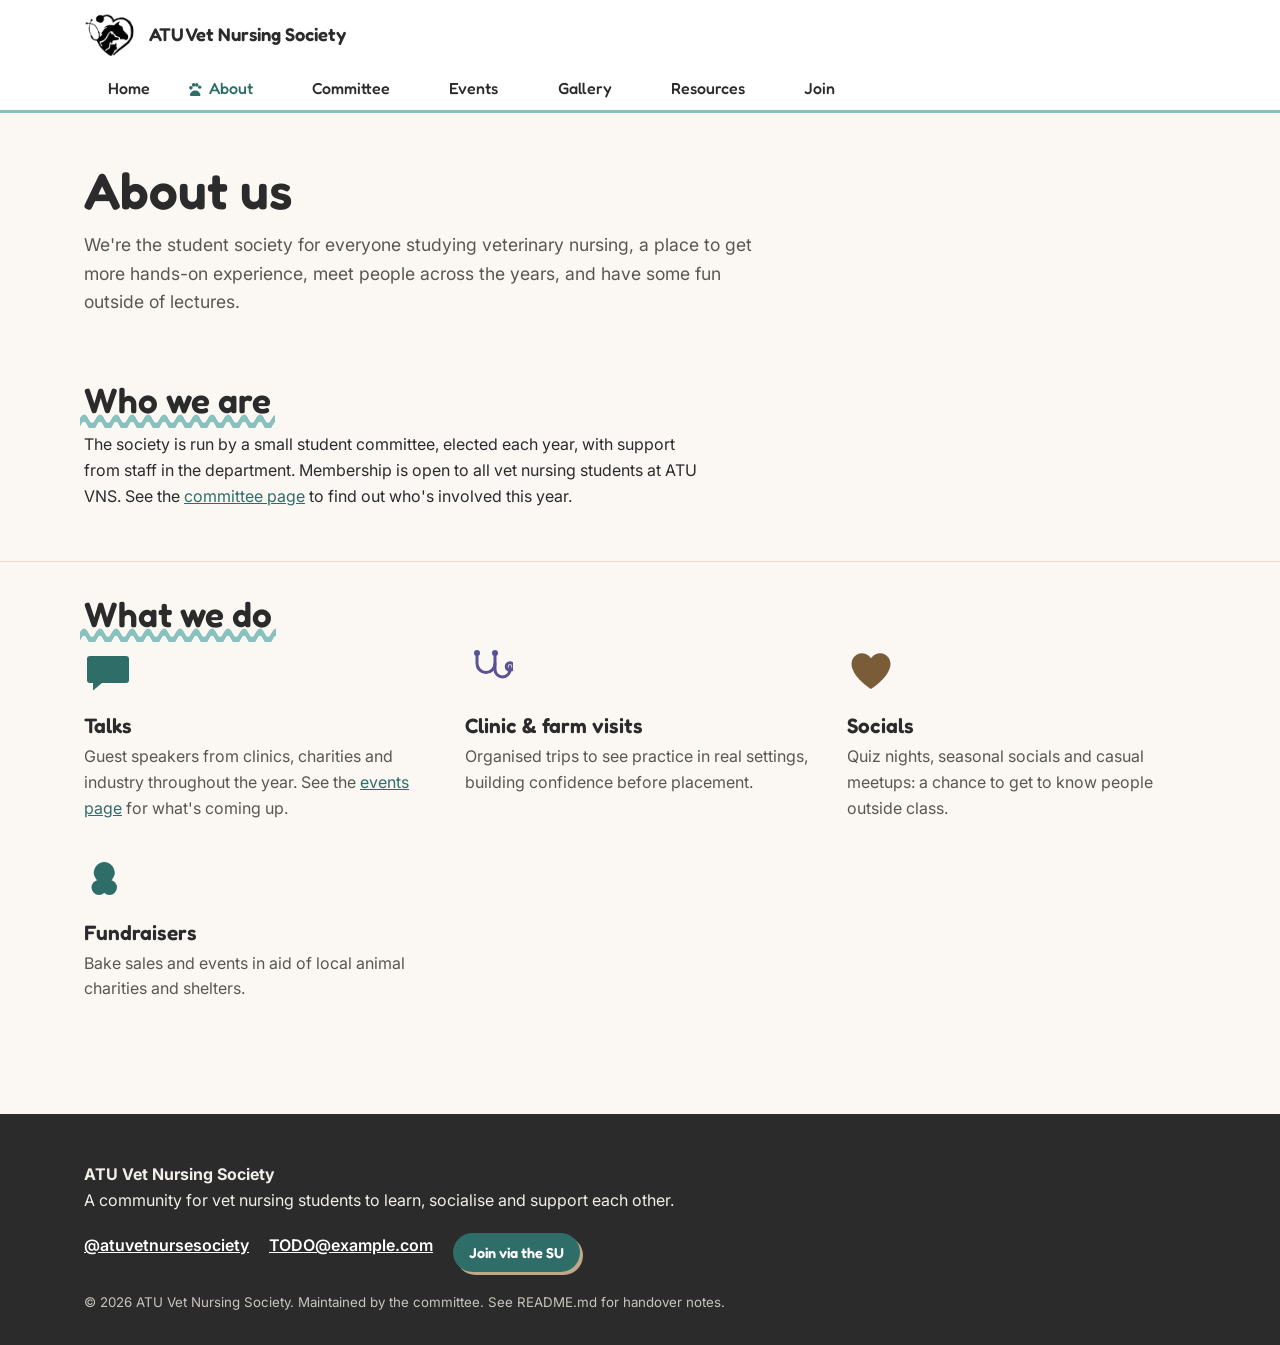
==== about.html @ fd63751d "Build the ATU Vet Nursing Society website Seven-page static site (home, about, committee, events, ga" ====
<!DOCTYPE html>
<html lang="en">
<head>
<meta charset="UTF-8">
<meta name="viewport" content="width=device-width, initial-scale=1.0">
<title>About | ATU Vet Nursing Society</title>
<meta name="description" content="Who the ATU Vet Nursing Society are and what we get up to: talks, clinic visits, socials and fundraisers.">
<link rel="icon" type="image/png" href="images/logo.png">
<link rel="preconnect" href="https://fonts.googleapis.com">
<link rel="preconnect" href="https://fonts.gstatic.com" crossorigin>
<link href="https://fonts.googleapis.com/css2?family=Fredoka:wght@500;600;700&family=Inter:wght@400;500;600&display=swap" rel="stylesheet">
<link rel="stylesheet" href="css/style.css">
</head>
<body>
<a class="skip-link" href="#main">Skip to main content</a>

<header class="site-header">
  <div class="site-header__bar container">
    <a class="site-brand" href="index.html">
      <img src="images/logo.png" alt="" width="44" height="44">
      <span data-identity="society-name">ATU Vet Nursing Society</span>
    </a>
    <button class="nav-toggle" type="button" aria-expanded="false" aria-controls="nav-menu">
      <span class="visually-hidden">Menu</span>
      <span class="nav-toggle-icon" aria-hidden="true"></span>
    </button>
  </div>
  <nav class="site-nav" id="nav-menu" aria-label="Main" data-open="false">
    <ul>
      <li><a href="index.html"><svg class="paw-bullet" viewBox="0 0 64 64" aria-hidden="true" focusable="false" fill="currentColor"><path d="M32 38c-11 0-23 9-23 19 0 6 5 10 11 10 6 0 8-3 12-3s7 3 12 3c7 0 11-4 11-10 0-10-12-19-23-19z"/><circle cx="13" cy="26" r="8"/><circle cx="25" cy="13" r="8"/><circle cx="39" cy="13" r="8"/><circle cx="52" cy="23" r="7.5"/></svg>Home</a></li>
      <li><a href="about.html" aria-current="page"><svg class="paw-bullet" viewBox="0 0 64 64" aria-hidden="true" focusable="false" fill="currentColor"><path d="M32 38c-11 0-23 9-23 19 0 6 5 10 11 10 6 0 8-3 12-3s7 3 12 3c7 0 11-4 11-10 0-10-12-19-23-19z"/><circle cx="13" cy="26" r="8"/><circle cx="25" cy="13" r="8"/><circle cx="39" cy="13" r="8"/><circle cx="52" cy="23" r="7.5"/></svg>About</a></li>
      <li><a href="committee.html"><svg class="paw-bullet" viewBox="0 0 64 64" aria-hidden="true" focusable="false" fill="currentColor"><path d="M32 38c-11 0-23 9-23 19 0 6 5 10 11 10 6 0 8-3 12-3s7 3 12 3c7 0 11-4 11-10 0-10-12-19-23-19z"/><circle cx="13" cy="26" r="8"/><circle cx="25" cy="13" r="8"/><circle cx="39" cy="13" r="8"/><circle cx="52" cy="23" r="7.5"/></svg>Committee</a></li>
      <li><a href="events.html"><svg class="paw-bullet" viewBox="0 0 64 64" aria-hidden="true" focusable="false" fill="currentColor"><path d="M32 38c-11 0-23 9-23 19 0 6 5 10 11 10 6 0 8-3 12-3s7 3 12 3c7 0 11-4 11-10 0-10-12-19-23-19z"/><circle cx="13" cy="26" r="8"/><circle cx="25" cy="13" r="8"/><circle cx="39" cy="13" r="8"/><circle cx="52" cy="23" r="7.5"/></svg>Events</a></li>
      <li><a href="gallery.html"><svg class="paw-bullet" viewBox="0 0 64 64" aria-hidden="true" focusable="false" fill="currentColor"><path d="M32 38c-11 0-23 9-23 19 0 6 5 10 11 10 6 0 8-3 12-3s7 3 12 3c7 0 11-4 11-10 0-10-12-19-23-19z"/><circle cx="13" cy="26" r="8"/><circle cx="25" cy="13" r="8"/><circle cx="39" cy="13" r="8"/><circle cx="52" cy="23" r="7.5"/></svg>Gallery</a></li>
      <li><a href="resources.html"><svg class="paw-bullet" viewBox="0 0 64 64" aria-hidden="true" focusable="false" fill="currentColor"><path d="M32 38c-11 0-23 9-23 19 0 6 5 10 11 10 6 0 8-3 12-3s7 3 12 3c7 0 11-4 11-10 0-10-12-19-23-19z"/><circle cx="13" cy="26" r="8"/><circle cx="25" cy="13" r="8"/><circle cx="39" cy="13" r="8"/><circle cx="52" cy="23" r="7.5"/></svg>Resources</a></li>
      <li><a href="join.html"><svg class="paw-bullet" viewBox="0 0 64 64" aria-hidden="true" focusable="false" fill="currentColor"><path d="M32 38c-11 0-23 9-23 19 0 6 5 10 11 10 6 0 8-3 12-3s7 3 12 3c7 0 11-4 11-10 0-10-12-19-23-19z"/><circle cx="13" cy="26" r="8"/><circle cx="25" cy="13" r="8"/><circle cx="39" cy="13" r="8"/><circle cx="52" cy="23" r="7.5"/></svg>Join</a></li>
    </ul>
  </nav>
</header>

<main id="main">

  <section class="page-intro">
    <div class="container fade-in-up">
      <h1>About us</h1>
      <!-- TODO: rewrite this intro paragraph in your own words -->
      <p>We're the student society for everyone studying veterinary nursing, a place to get more hands-on experience, meet people across the years, and have some fun outside of lectures.</p>
    </div>
  </section>

  <section class="prose-section">
    <div class="container fade-in-up">
      <h2><span class="underline-wavy">Who we are</span></h2>
      <!-- TODO: replace with your own "who we are" paragraph(s) -->
      <p>The society is run by a small student committee, elected each year, with support from staff in the department. Membership is open to all vet nursing students at <span data-identity="society-short-name">ATU VNS</span>. See the <a href="committee.html">committee page</a> to find out who's involved this year.</p>
    </div>
  </section>

  <section class="prose-section">
    <div class="container fade-in-up">
      <h2><span class="underline-wavy">What we do</span></h2>
      <!-- TODO: edit any of the four blurbs below to match what the society actually runs -->
      <div class="feature-row">
        <div class="feature">
          <svg class="feature-icon" viewBox="0 0 64 64" fill="currentColor" aria-hidden="true"><path d="M8 12h48a4 4 0 0 1 4 4v28a4 4 0 0 1-4 4H24l-12 10v-10H8a4 4 0 0 1-4-4V16a4 4 0 0 1 4-4z"/></svg>
          <h3>Talks</h3>
          <p>Guest speakers from clinics, charities and industry throughout the year. See the <a href="events.html">events page</a> for what's coming up.</p>
        </div>
        <div class="feature">
          <svg class="feature-icon" viewBox="0 0 64 64" fill="none" stroke="currentColor" stroke-width="4" stroke-linecap="round" aria-hidden="true"><path d="M16 8v14a12 12 0 0 0 24 0V8"/><circle cx="16" cy="8" r="4" fill="currentColor" stroke="none"/><circle cx="40" cy="8" r="4" fill="currentColor" stroke="none"/><path d="M40 22v8a10 10 0 0 0 20 0v-4"/><circle cx="60" cy="26" r="5"/></svg>
          <h3>Clinic &amp; farm visits</h3>
          <p>Organised trips to see practice in real settings, building confidence before placement.</p>
        </div>
        <div class="feature">
          <svg class="feature-icon" viewBox="0 0 64 64" fill="currentColor" aria-hidden="true"><path d="M32 56S6 40 6 22a14 14 0 0 1 26-7 14 14 0 0 1 26 7c0 18-26 34-26 34z"/></svg>
          <h3>Socials</h3>
          <p>Quiz nights, seasonal socials and casual meetups: a chance to get to know people outside class.</p>
        </div>
        <div class="feature">
          <svg class="feature-icon" viewBox="0 0 64 64" fill="currentColor" aria-hidden="true"><circle cx="20" cy="46" r="10"/><circle cx="34" cy="46" r="10"/><path d="M27 12c8 0 14 7 14 15s-14 19-14 19-14-11-14-19 6-15 14-15z"/></svg>
          <h3>Fundraisers</h3>
          <p>Bake sales and events in aid of local animal charities and shelters.</p>
        </div>
      </div>
    </div>
  </section>

</main>

<footer class="site-footer">
  <div class="container">
    <div>
      <p><strong data-identity="society-name">ATU Vet Nursing Society</strong><br>
      <span data-identity="tagline">A community for vet nursing students to learn, socialise and support each other.</span></p>
      <ul class="site-footer__links">
        <li><a data-identity="instagram" href="#">@atuvetnursesociety</a></li>
        <li><a data-identity="email" href="#">TODO@example.com</a></li>
        <li><a data-identity="su-join" class="btn btn-small btn-primary" href="#">Join via the SU</a></li>
      </ul>
      <small>© <span id="footer-year"></span> <span data-identity="society-name">ATU Vet Nursing Society</span>. Maintained by the committee. See README.md for handover notes.</small>
    </div>
  </div>
</footer>

<script src="js/config.js"></script>
<script src="js/site.js"></script>
</body>
</html>
---- css/style.css ----
/* ============================================================
   ATU Vet Nursing Society — stylesheet
   ============================================================
   This is the ONE place to change the site's look.
   Colors, fonts and spacing all live as custom properties in the
   :root block right below. To change the color scheme, edit the
   hex values there — everything else on the site reads from them.
   ============================================================ */

:root {
  /* --- Brand palette --- */
  --color-seafoam: #89c1be;
  --color-lavender: #9189c1;
  --color-sand: #c1a889;

  /* Darker versions of the three brand colors, for use as button/
     link backgrounds that need WHITE or light text on top of them.
     The brand colors above are too light for white text to pass
     accessibility contrast rules, so don't put white text directly
     on --color-seafoam / --color-lavender / --color-sand — use
     these "-dark" versions instead. (Checked against WCAG AA: all
     three give a contrast ratio of roughly 5:1–7:1 against white.) */
  --color-seafoam-dark: #2f6d69;
  --color-lavender-dark: #5b5296;
  --color-sand-dark: #7a5d38;

  /* --- Neutral palette --- */
  --color-bg: #fbf8f4;      /* warm off-white page background */
  --color-card: #ffffff;    /* card / panel background */
  --color-text: #2b2b2b;    /* charcoal body text */
  --color-text-soft: #5a5652; /* softer charcoal for secondary text */
  --color-border: #e7ddd0;

  /* --- Fonts --- */
  --font-heading: 'Fredoka', system-ui, sans-serif;
  --font-body: 'Inter', system-ui, sans-serif;

  /* --- Spacing scale --- */
  --space-1: 0.5rem;
  --space-2: 0.75rem;
  --space-3: 1.25rem;
  --space-4: 2rem;
  --space-5: 3rem;
  --space-6: 5rem;

  /* --- Shape & shadow --- */
  --radius: 1rem;
  --radius-sm: 0.5rem;
  --max-width: 72rem;
  --focus-ring: 3px solid var(--color-lavender-dark);

  /* --- Motion --- */
  --transition-fast: 0.18s ease;
  --transition-med: 0.4s ease;
}

/* ============================================================
   Reset & base
   ============================================================ */
*, *::before, *::after { box-sizing: border-box; }

html { scroll-behavior: smooth; }

body {
  margin: 0;
  background: var(--color-bg);
  color: var(--color-text);
  font-family: var(--font-body);
  font-size: 1rem;
  line-height: 1.6;
  -webkit-font-smoothing: antialiased;
}

img { max-width: 100%; display: block; }

a { color: var(--color-seafoam-dark); }
a:hover { color: var(--color-lavender-dark); }

h1, h2, h3, h4 {
  font-family: var(--font-heading);
  font-weight: 600;
  line-height: 1.15;
  margin: 0 0 var(--space-2);
  color: var(--color-text);
}

h1 { font-size: clamp(2.1rem, 5vw, 3.2rem); }
h2 { font-size: clamp(1.6rem, 3.5vw, 2.2rem); }
h3 { font-size: 1.3rem; }

p { margin: 0 0 var(--space-3); max-width: 62ch; }

ul, ol { padding-left: 1.2em; }

/* Visible keyboard focus everywhere, including inside cards/nav */
a:focus-visible,
button:focus-visible,
[tabindex]:focus-visible {
  outline: var(--focus-ring);
  outline-offset: 3px;
  border-radius: var(--radius-sm);
}

.visually-hidden {
  position: absolute;
  width: 1px;
  height: 1px;
  padding: 0;
  margin: -1px;
  overflow: hidden;
  clip: rect(0, 0, 0, 0);
  white-space: nowrap;
  border: 0;
}

.skip-link {
  position: absolute;
  top: -100%;
  left: var(--space-2);
  z-index: 1000;
  background: var(--color-text);
  color: #fff;
  padding: var(--space-1) var(--space-2);
  border-radius: var(--radius-sm);
}
.skip-link:focus {
  top: var(--space-1);
}

/* ============================================================
   Layout primitives
   ============================================================ */
.container {
  width: 100%;
  max-width: var(--max-width);
  margin: 0 auto;
  padding: 0 var(--space-3);
}

main { display: block; }

.section {
  padding: var(--space-5) 0;
  position: relative;
}

.section-heading {
  margin-bottom: var(--space-4);
}

/* Hand-drawn style wavy underline under key headings. Applied via
   a span wrapping the underlined word(s): <span class="underline-wavy">…</span> */
.underline-wavy {
  position: relative;
  display: inline-block;
}
.underline-wavy::after {
  content: '';
  position: absolute;
  left: -2%;
  right: -2%;
  bottom: -0.22em;
  height: 0.5em;
  background-image: url("data:image/svg+xml,%3Csvg xmlns='http://www.w3.org/2000/svg' viewBox='0 0 32 12' preserveAspectRatio='none'%3E%3Cpath d='M0 8 Q 8 2 16 8 T 32 8' fill='none' stroke='%2389c1be' stroke-width='5' stroke-linecap='round'/%3E%3C/svg%3E");
  background-repeat: repeat-x;
  background-size: 16px 100%;
  z-index: -1;
}

.card-grid {
  display: grid;
  grid-template-columns: 1fr;
  gap: var(--space-4);
}
/* A "see all" link sitting right under a card grid needs its own
   breathing room — the grid has no bottom margin of its own. */
.grid-cta {
  margin-top: var(--space-4);
}
@media (min-width: 640px) {
  .card-grid { grid-template-columns: repeat(2, 1fr); }
}
@media (min-width: 960px) {
  .card-grid { grid-template-columns: repeat(3, 1fr); }
}

/* ============================================================
   Buttons
   ============================================================ */
.btn {
  display: inline-flex;
  align-items: center;
  gap: 0.5em;
  font-family: var(--font-heading);
  font-weight: 600;
  font-size: 1.05rem;
  text-decoration: none;
  cursor: pointer;
  border: none;
  border-radius: 999px;
  padding: 0.85em 1.6em;
  transition: transform var(--transition-fast), box-shadow var(--transition-fast);
  box-shadow: 4px 4px 0 var(--color-sand);
}
.btn:hover { transform: translate(-2px, -2px); box-shadow: 6px 6px 0 var(--color-sand); }
.btn:active { transform: translate(0, 0); box-shadow: 2px 2px 0 var(--color-sand); }
.btn:focus-visible { outline: var(--focus-ring); outline-offset: 3px; }

.btn-primary {
  background: var(--color-seafoam-dark);
  color: #fff;
}
.btn-primary:hover { color: #fff; }

.btn-secondary {
  background: #fff;
  color: var(--color-text);
  border: 2px solid var(--color-lavender);
  box-shadow: 4px 4px 0 var(--color-lavender);
}
.btn-secondary:hover { box-shadow: 6px 6px 0 var(--color-lavender); color: var(--color-text); }

.btn-small {
  font-size: 0.9rem;
  padding: 0.55em 1.1em;
  box-shadow: 3px 3px 0 var(--color-sand);
}

/* ============================================================
   Header & nav
   ============================================================ */
.site-header {
  background: var(--color-card);
  border-bottom: 3px solid var(--color-seafoam);
  position: sticky;
  top: 0;
  z-index: 100;
}

.site-header__bar {
  display: flex;
  align-items: center;
  justify-content: space-between;
  padding: var(--space-2) var(--space-3);
  gap: var(--space-2);
}

.site-brand {
  display: flex;
  align-items: center;
  gap: var(--space-2);
  text-decoration: none;
  color: var(--color-text);
}
.site-brand img {
  height: 44px;
  width: auto;
}
.site-brand span {
  font-family: var(--font-heading);
  font-weight: 600;
  font-size: 1.15rem;
  line-height: 1.1;
}

.nav-toggle {
  display: inline-flex;
  align-items: center;
  justify-content: center;
  width: 44px;
  height: 44px;
  background: none;
  border: 2px solid var(--color-text);
  border-radius: var(--radius-sm);
  cursor: pointer;
  padding: 0;
}
.nav-toggle-icon,
.nav-toggle-icon::before,
.nav-toggle-icon::after {
  display: block;
  width: 22px;
  height: 2px;
  background: var(--color-text);
  position: relative;
  transition: transform var(--transition-fast), opacity var(--transition-fast);
}
.nav-toggle-icon::before,
.nav-toggle-icon::after { content: ''; position: absolute; left: 0; }
.nav-toggle-icon::before { top: -7px; }
.nav-toggle-icon::after { top: 7px; }
.nav-toggle[aria-expanded="true"] .nav-toggle-icon { background: transparent; }
.nav-toggle[aria-expanded="true"] .nav-toggle-icon::before { top: 0; transform: rotate(45deg); }
.nav-toggle[aria-expanded="true"] .nav-toggle-icon::after { top: 0; transform: rotate(-45deg); }

.site-nav {
  width: 100%;
  max-width: var(--max-width);
  margin: 0 auto;
  padding: 0 var(--space-3);
  box-sizing: border-box;
}
.site-nav ul {
  list-style: none;
  margin: 0;
  padding: var(--space-2) 0 var(--space-3);
  display: flex;
  flex-direction: column;
  gap: var(--space-1);
}
.site-nav a {
  display: inline-flex;
  align-items: center;
  gap: 0.4em;
  text-decoration: none;
  color: var(--color-text);
  font-family: var(--font-heading);
  font-weight: 500;
  padding: 0.5em 0.2em;
}
.site-nav a .paw-bullet { opacity: 0; width: 0.9em; height: 0.9em; flex: none; transition: opacity var(--transition-fast); }
.site-nav a[aria-current="page"] { color: var(--color-seafoam-dark); }
.site-nav a[aria-current="page"] .paw-bullet { opacity: 1; }
.site-nav a:hover .paw-bullet { opacity: 0.6; }

/* Mobile: nav panel collapses/expands under the header bar */
.site-nav[data-open="false"] { display: none; }

@media (min-width: 760px) {
  .nav-toggle { display: none; }
  .site-nav[data-open="false"] { display: block; }
  .site-nav ul {
    flex-direction: row;
    align-items: center;
    padding: 0;
    gap: var(--space-4);
  }
  .site-header__bar { padding: var(--space-2) var(--space-3); }
}

/* ============================================================
   Footer
   ============================================================ */
.site-footer {
  background: var(--color-text);
  color: #f2efe9;
  margin-top: var(--space-6);
}
.site-footer .container {
  padding-top: var(--space-5);
  padding-bottom: var(--space-4);
  display: flex;
  flex-wrap: wrap;
  gap: var(--space-4);
  justify-content: space-between;
}
.site-footer a {
  color: #fff;
  font-weight: 600;
}
.site-footer__links {
  display: flex;
  flex-wrap: wrap;
  gap: var(--space-3);
  list-style: none;
  padding: 0;
  margin: 0 0 var(--space-2);
}
.site-footer small {
  display: block;
  color: #c9c4bc;
  margin-top: var(--space-3);
}

/* ============================================================
   Decorative paw trail (structural section divider)
   ============================================================ */
.paw-trail {
  display: flex;
  justify-content: center;
  gap: var(--space-4);
  padding: var(--space-3) 0;
  opacity: 0.5;
}
.paw-trail svg { width: 22px; height: 22px; }
.paw-trail svg:nth-child(odd) { transform: translateY(6px) rotate(-8deg); }
.paw-trail svg:nth-child(even) { transform: translateY(-4px) rotate(8deg); }
.paw-trail svg path { fill: var(--color-seafoam); }

/* ============================================================
   Hero (home page)
   ============================================================ */
.hero {
  padding: var(--space-5) 0 var(--space-4);
  position: relative;
  overflow: hidden;
}
.hero .container {
  display: grid;
  gap: var(--space-4);
  align-items: center;
}
@media (min-width: 860px) {
  .hero .container { grid-template-columns: 1.1fr 0.9fr; }
}
.hero__tagline {
  font-size: 1.2rem;
  color: var(--color-text-soft);
}
.hero__actions {
  display: flex;
  flex-wrap: wrap;
  gap: var(--space-2);
  margin-top: var(--space-3);
}
.hero__art {
  position: relative;
  display: flex;
  align-items: center;
  justify-content: center;
}
.hero__blob {
  position: relative;
  width: min(80vw, 340px);
  aspect-ratio: 1 / 1;
  background: var(--color-seafoam);
  border-radius: 62% 38% 55% 45% / 45% 55% 45% 55%;
  display: flex;
  align-items: center;
  justify-content: center;
}
.hero__blob img {
  width: 55%;
  height: auto;
}

/* ============================================================
   Next-event banner — "ticket stub" treatment
   ============================================================ */
.next-event {
  background: var(--color-card);
  border: 2px dashed var(--color-lavender);
  border-radius: var(--radius);
  display: flex;
  flex-wrap: wrap;
  align-items: center;
  gap: var(--space-3);
  padding: var(--space-3);
}
.next-event__date {
  font-family: var(--font-heading);
  font-weight: 600;
  background: var(--color-lavender);
  color: var(--color-text);
  border-radius: var(--radius-sm);
  padding: var(--space-2) var(--space-3);
  text-align: center;
  min-width: 6.5em;
}
.next-event__date .day { display: block; font-size: 1.8rem; line-height: 1; }
.next-event__date .month { display: block; font-size: 0.85rem; text-transform: uppercase; letter-spacing: 0.04em; }
.next-event__body { flex: 1; min-width: 12rem; }
.next-event__body h3 { margin-bottom: 0.2em; }
.next-event__meta { color: var(--color-text-soft); font-size: 0.95rem; }

/* ============================================================
   Cards — sticker / paper-cutout treatment
   ============================================================ */
.card {
  background: var(--color-card);
  border-radius: var(--radius);
  padding: var(--space-3);
  border: 2px solid var(--color-text);
  box-shadow: 5px 5px 0 var(--color-seafoam);
  transition: transform var(--transition-fast), box-shadow var(--transition-fast);
  display: flex;
  flex-direction: column;
  gap: var(--space-1);
}
.card-grid .card:nth-child(3n+2) { box-shadow: 5px 5px 0 var(--color-lavender); }
.card-grid .card:nth-child(3n+3) { box-shadow: 5px 5px 0 var(--color-sand); }
.card:hover {
  transform: translate(-3px, -3px);
}
.card-grid .card:nth-child(3n+1):hover { box-shadow: 8px 8px 0 var(--color-seafoam); }
.card-grid .card:nth-child(3n+2):hover { box-shadow: 8px 8px 0 var(--color-lavender); }
.card-grid .card:nth-child(3n+3):hover { box-shadow: 8px 8px 0 var(--color-sand); }

.card img,
.card .card-photo {
  width: 100%;
  aspect-ratio: 4 / 3;
  object-fit: cover;
  border-radius: var(--radius-sm);
  background: var(--color-bg);
}
.card h3 { margin-top: var(--space-1); }
.card .card-meta { color: var(--color-text-soft); font-size: 0.9rem; margin-bottom: 0; }
.card .card-actions {
  margin-top: auto;
  display: flex;
  flex-wrap: wrap;
  gap: var(--space-1);
  padding-top: var(--space-2);
}

/* Committee photo placeholder */
.committee-photo {
  position: relative;
  width: 100%;
  aspect-ratio: 1 / 1;
  border-radius: var(--radius-sm);
  overflow: hidden;
  background: var(--color-seafoam);
  display: flex;
  align-items: center;
  justify-content: center;
}
.committee-photo img {
  position: absolute;
  inset: 0;
  width: 100%;
  height: 100%;
  object-fit: cover;
  aspect-ratio: auto;
  border-radius: 0;
}
.committee-photo img[hidden] { display: none; }
.committee-photo svg { width: 55%; height: 55%; }

.fun-fact {
  display: inline-block;
  align-self: flex-start;
  background: var(--color-sand);
  color: var(--color-text);
  font-size: 0.85rem;
  font-weight: 600;
  padding: 0.3em 0.8em;
  border-radius: 999px;
  margin-top: var(--space-1);
}

/* Committee cards: a coloured role badge + coloured name break up what
   would otherwise be a block of same-weight, same-colour text. Colour
   rotates per card in step with the card's shadow colour below. */
.committee-card h3 { margin-bottom: 0.1em; }
.committee-role {
  display: inline-block;
  align-self: flex-start;
  font-family: var(--font-heading);
  font-weight: 600;
  font-size: 0.8rem;
  color: #fff;
  padding: 0.25em 0.85em;
  border-radius: 999px;
}
.committee-facts {
  list-style: none;
  margin: var(--space-1) 0 0;
  padding: 0;
  display: flex;
  flex-direction: column;
  gap: 0.35em;
  color: var(--color-text-soft);
  font-size: 0.95rem;
}
.committee-facts strong {
  color: var(--color-text);
  font-weight: 600;
}
.card-grid .committee-card:nth-child(3n+1) h3 { color: var(--color-seafoam-dark); }
.card-grid .committee-card:nth-child(3n+1) .committee-role { background: var(--color-seafoam-dark); }
.card-grid .committee-card:nth-child(3n+2) h3 { color: var(--color-lavender-dark); }
.card-grid .committee-card:nth-child(3n+2) .committee-role { background: var(--color-lavender-dark); }
.card-grid .committee-card:nth-child(3n+3) h3 { color: var(--color-sand-dark); }
.card-grid .committee-card:nth-child(3n+3) .committee-role { background: var(--color-sand-dark); }

/* ============================================================
   Events page specifics
   ============================================================ */
.event-card .card-price {
  font-family: var(--font-heading);
  font-weight: 600;
  color: var(--color-seafoam-dark);
}
.calendar-actions {
  display: flex;
  flex-wrap: wrap;
  gap: var(--space-1);
}

/* ============================================================
   Gallery
   ============================================================ */
.gallery-filters {
  display: flex;
  flex-wrap: wrap;
  gap: var(--space-1);
  margin-bottom: var(--space-4);
}
.gallery-filters button {
  font-family: var(--font-heading);
  font-weight: 500;
  background: #fff;
  border: 2px solid var(--color-text);
  border-radius: 999px;
  padding: 0.4em 1.1em;
  cursor: pointer;
}
.gallery-filters button[aria-pressed="true"] {
  background: var(--color-seafoam-dark);
  color: #fff;
  border-color: var(--color-seafoam-dark);
}

.gallery-grid {
  display: grid;
  grid-template-columns: repeat(2, 1fr);
  gap: var(--space-2);
}
@media (min-width: 640px) { .gallery-grid { grid-template-columns: repeat(3, 1fr); } }
@media (min-width: 960px) { .gallery-grid { grid-template-columns: repeat(4, 1fr); } }

.gallery-item {
  border: none;
  padding: 0;
  cursor: pointer;
  background: none;
  border-radius: var(--radius-sm);
  overflow: hidden;
  aspect-ratio: 1 / 1;
  position: relative;
}
.gallery-item img {
  width: 100%;
  height: 100%;
  object-fit: cover;
  transition: transform var(--transition-fast);
}
.gallery-item:hover img { transform: scale(1.06); }

.lightbox {
  position: fixed;
  inset: 0;
  background: rgba(20, 18, 16, 0.92);
  display: flex;
  align-items: center;
  justify-content: center;
  padding: var(--space-3);
  z-index: 1000;
}
.lightbox[hidden] { display: none; }
.lightbox__frame {
  max-width: min(92vw, 60rem);
  max-height: 88vh;
  display: flex;
  flex-direction: column;
  align-items: center;
  gap: var(--space-2);
}
.lightbox__frame img {
  max-height: 72vh;
  width: auto;
  border-radius: var(--radius-sm);
}
.lightbox__caption { color: #fff; text-align: center; }
.lightbox__controls {
  position: absolute;
  inset: 0;
  display: flex;
  align-items: center;
  justify-content: space-between;
  padding: var(--space-2);
  pointer-events: none;
}
.lightbox__controls button {
  pointer-events: auto;
}
.lightbox button {
  background: rgba(255,255,255,0.15);
  border: 2px solid #fff;
  color: #fff;
  border-radius: 999px;
  width: 44px;
  height: 44px;
  cursor: pointer;
  font-size: 1.1rem;
}
.lightbox__close {
  position: absolute;
  top: var(--space-2);
  right: var(--space-2);
}

/* ============================================================
   Resources page
   ============================================================ */
.resource-section { margin-bottom: var(--space-5); }
.resource-list { list-style: none; padding: 0; margin: 0; display: grid; gap: var(--space-2); }
.resource-item {
  background: var(--color-card);
  border-left: 5px solid var(--color-seafoam);
  border-radius: var(--radius-sm);
  padding: var(--space-3);
}
.resource-item h3 { margin-bottom: 0.2em; }
.resource-item--default { border-left-color: var(--color-lavender); }

/* ============================================================
   Loading / empty states
   ============================================================ */
.state-message {
  color: var(--color-text-soft);
  font-style: italic;
  padding: var(--space-3) 0;
}

/* ============================================================
   Scroll reveal + hover wiggle
   ============================================================ */
.fade-in-up {
  opacity: 0;
  transform: translateY(18px);
  transition: opacity 0.6s ease, transform 0.6s ease;
}
.fade-in-up.is-visible {
  opacity: 1;
  transform: none;
}

@keyframes wiggle {
  0%, 100% { transform: rotate(0deg); }
  25% { transform: rotate(-1.4deg); }
  75% { transform: rotate(1.4deg); }
}
.card:hover, .btn:hover, .gallery-item:hover {
  animation: wiggle 0.4s ease-in-out;
}

@media (prefers-reduced-motion: reduce) {
  html { scroll-behavior: auto; }
  .fade-in-up {
    opacity: 1 !important;
    transform: none !important;
    transition: none !important;
  }
  .card:hover, .btn:hover, .gallery-item:hover {
    animation: none !important;
  }
  .card:hover, .btn:hover {
    transform: none !important;
  }
  *, *::before, *::after {
    animation-duration: 0.001ms !important;
    transition-duration: 0.001ms !important;
  }
}

/* ============================================================
   Feature row (Home "what we do" teaser, About page highlights)
   ============================================================ */
.feature-row {
  display: grid;
  grid-template-columns: 1fr;
  gap: var(--space-4);
}
@media (min-width: 640px) {
  .feature-row { grid-template-columns: repeat(3, 1fr); }
}
.feature-icon {
  width: 48px;
  height: 48px;
  margin-bottom: var(--space-2);
}
.feature:nth-child(3n+1) .feature-icon { color: var(--color-seafoam-dark); }
.feature:nth-child(3n+2) .feature-icon { color: var(--color-lavender-dark); }
.feature:nth-child(3n+3) .feature-icon { color: var(--color-sand-dark); }
.feature h3 { margin-bottom: 0.3em; }
.feature p { color: var(--color-text-soft); margin-bottom: 0; }

/* ============================================================
   Page intro utility (About / Join / Resources static copy)
   ============================================================ */
.page-intro {
  padding: var(--space-5) 0 var(--space-2);
}
.page-intro p { font-size: 1.1rem; color: var(--color-text-soft); }

.prose-section { padding: var(--space-4) 0; }
.prose-section + .prose-section { border-top: 1px solid var(--color-border); }

/* ============================================================
   Text-center utility
   ============================================================
   Plain `text-align: center` only centres the text inside a box, not
   the box itself — and paragraphs have a max-width (see the base `p`
   rule above), so a centred paragraph needs its own box centred too,
   or it visibly drifts toward the left. */
.text-center {
  text-align: center;
}
.text-center p {
  margin-left: auto;
  margin-right: auto;
}
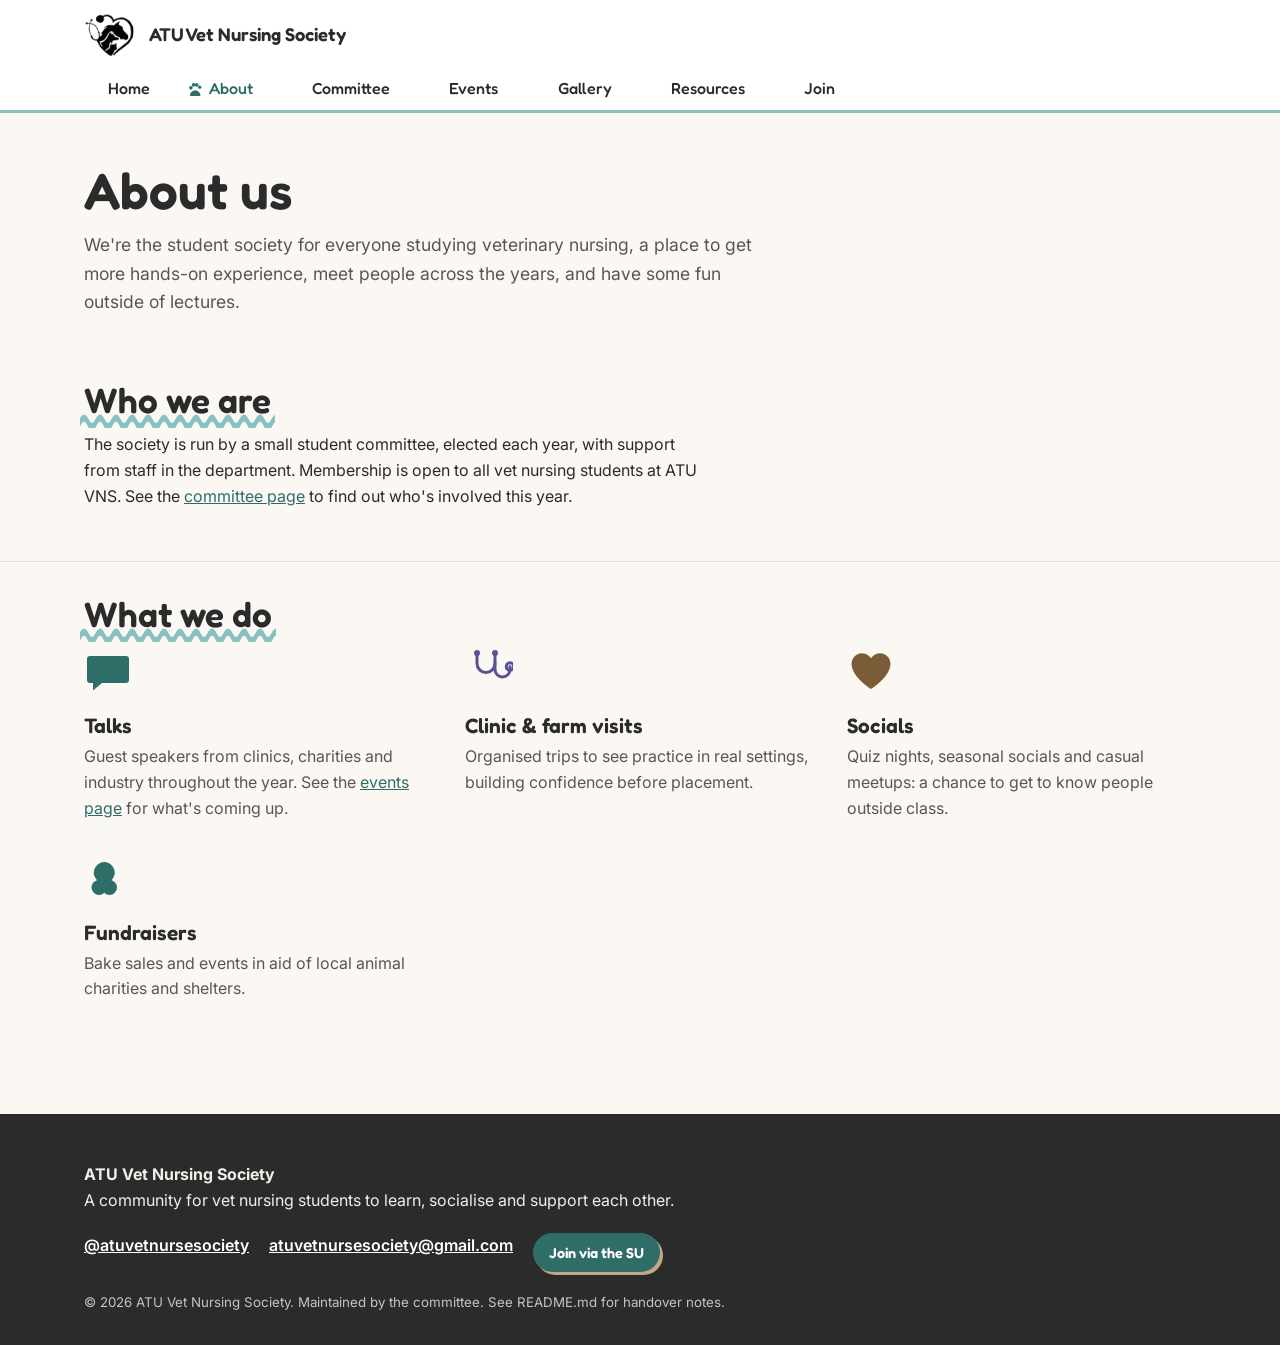
==== commit 6899e7bb: "Set the real society email address atuvetnursesociety@gmail.com, in js/config.js and the static fall" ====
--- a/about.html
+++ b/about.html
@@ -94,7 +94,7 @@
       <span data-identity="tagline">A community for vet nursing students to learn, socialise and support each other.</span></p>
       <ul class="site-footer__links">
         <li><a data-identity="instagram" href="#">@atuvetnursesociety</a></li>
-        <li><a data-identity="email" href="#">TODO@example.com</a></li>
+        <li><a data-identity="email" href="#">atuvetnursesociety@gmail.com</a></li>
         <li><a data-identity="su-join" class="btn btn-small btn-primary" href="#">Join via the SU</a></li>
       </ul>
       <small>© <span id="footer-year"></span> <span data-identity="society-name">ATU Vet Nursing Society</span>. Maintained by the committee. See README.md for handover notes.</small>
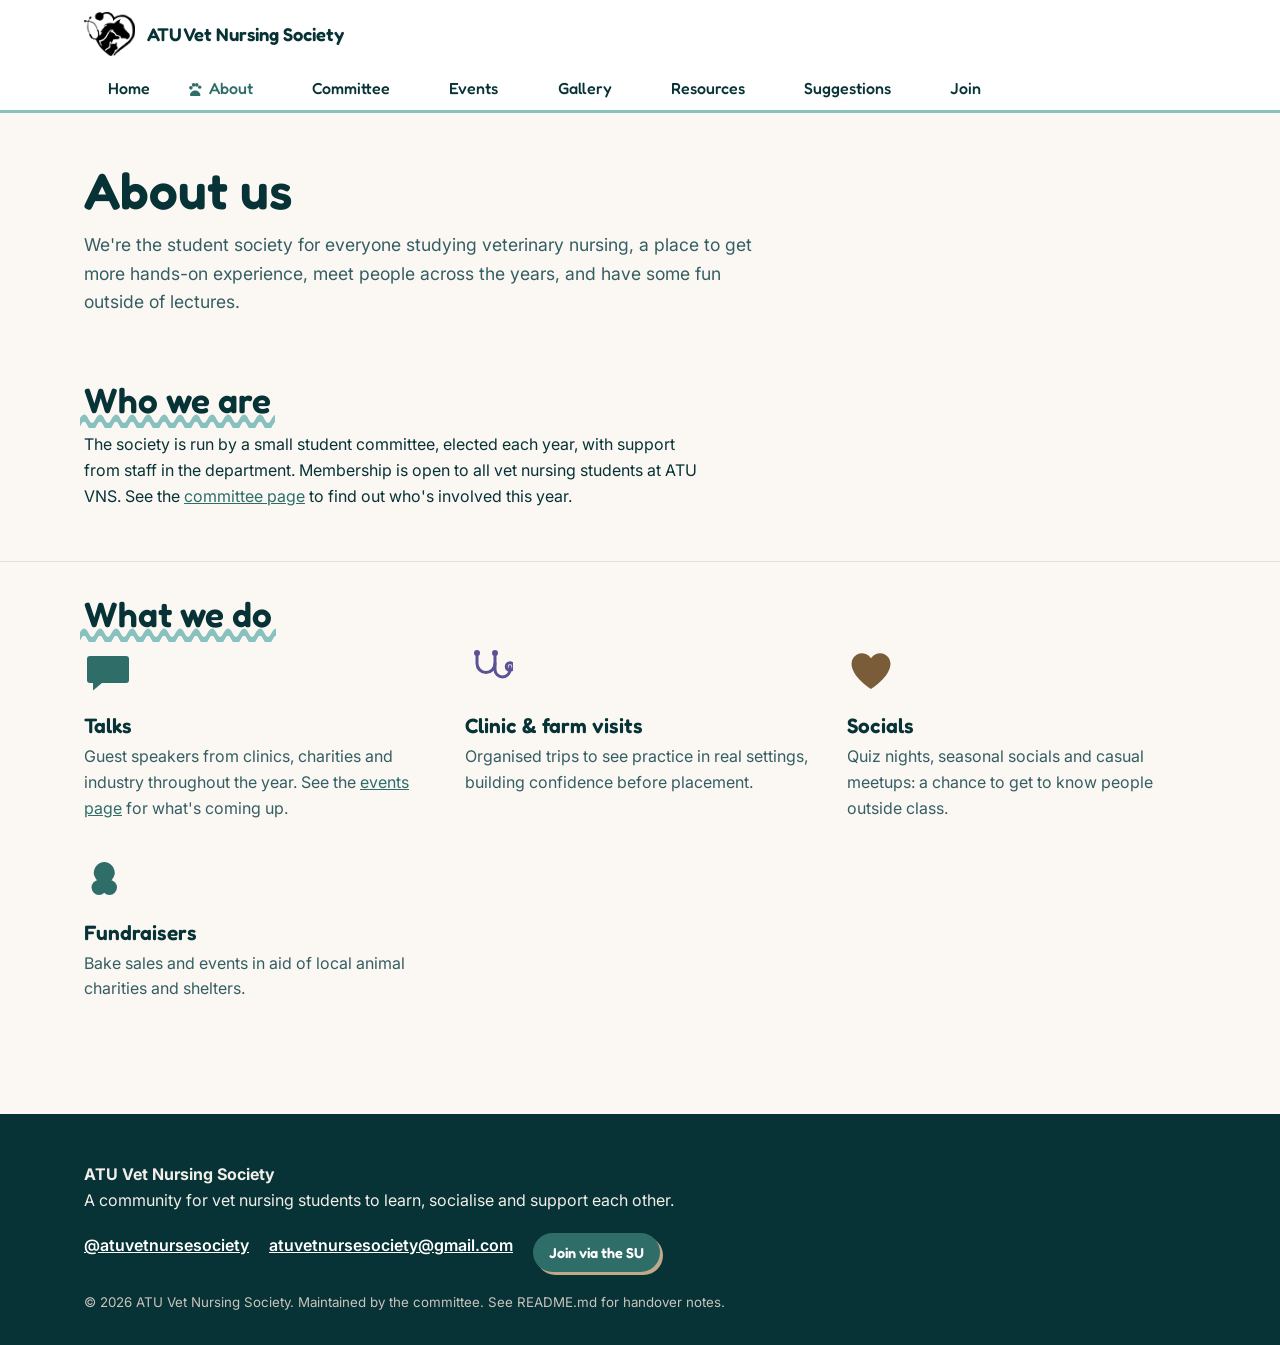
==== commit d964eada: "Recolor "black" UI to deep cyan, trim committee/home copy, replace gallery and resources with placeh" ====
--- a/about.html
+++ b/about.html
@@ -33,6 +33,7 @@
       <li><a href="events.html"><svg class="paw-bullet" viewBox="0 0 64 64" aria-hidden="true" focusable="false" fill="currentColor"><path d="M32 38c-11 0-23 9-23 19 0 6 5 10 11 10 6 0 8-3 12-3s7 3 12 3c7 0 11-4 11-10 0-10-12-19-23-19z"/><circle cx="13" cy="26" r="8"/><circle cx="25" cy="13" r="8"/><circle cx="39" cy="13" r="8"/><circle cx="52" cy="23" r="7.5"/></svg>Events</a></li>
       <li><a href="gallery.html"><svg class="paw-bullet" viewBox="0 0 64 64" aria-hidden="true" focusable="false" fill="currentColor"><path d="M32 38c-11 0-23 9-23 19 0 6 5 10 11 10 6 0 8-3 12-3s7 3 12 3c7 0 11-4 11-10 0-10-12-19-23-19z"/><circle cx="13" cy="26" r="8"/><circle cx="25" cy="13" r="8"/><circle cx="39" cy="13" r="8"/><circle cx="52" cy="23" r="7.5"/></svg>Gallery</a></li>
       <li><a href="resources.html"><svg class="paw-bullet" viewBox="0 0 64 64" aria-hidden="true" focusable="false" fill="currentColor"><path d="M32 38c-11 0-23 9-23 19 0 6 5 10 11 10 6 0 8-3 12-3s7 3 12 3c7 0 11-4 11-10 0-10-12-19-23-19z"/><circle cx="13" cy="26" r="8"/><circle cx="25" cy="13" r="8"/><circle cx="39" cy="13" r="8"/><circle cx="52" cy="23" r="7.5"/></svg>Resources</a></li>
+      <li><a href="suggestions.html"><svg class="paw-bullet" viewBox="0 0 64 64" aria-hidden="true" focusable="false" fill="currentColor"><path d="M32 38c-11 0-23 9-23 19 0 6 5 10 11 10 6 0 8-3 12-3s7 3 12 3c7 0 11-4 11-10 0-10-12-19-23-19z"/><circle cx="13" cy="26" r="8"/><circle cx="25" cy="13" r="8"/><circle cx="39" cy="13" r="8"/><circle cx="52" cy="23" r="7.5"/></svg>Suggestions</a></li>
       <li><a href="join.html"><svg class="paw-bullet" viewBox="0 0 64 64" aria-hidden="true" focusable="false" fill="currentColor"><path d="M32 38c-11 0-23 9-23 19 0 6 5 10 11 10 6 0 8-3 12-3s7 3 12 3c7 0 11-4 11-10 0-10-12-19-23-19z"/><circle cx="13" cy="26" r="8"/><circle cx="25" cy="13" r="8"/><circle cx="39" cy="13" r="8"/><circle cx="52" cy="23" r="7.5"/></svg>Join</a></li>
     </ul>
   </nav>
--- a/css/style.css
+++ b/css/style.css
@@ -27,8 +27,8 @@
   /* --- Neutral palette --- */
   --color-bg: #fbf8f4;      /* warm off-white page background */
   --color-card: #ffffff;    /* card / panel background */
-  --color-text: #2b2b2b;    /* charcoal body text */
-  --color-text-soft: #5a5652; /* softer charcoal for secondary text */
+  --color-text: #073236;    /* deep cyan body text (replaces former near-black) */
+  --color-text-soft: #355e62; /* softer deep cyan for secondary text */
   --color-border: #e7ddd0;
 
   /* --- Fonts --- */
@@ -527,18 +527,6 @@
 }
 .committee-photo img[hidden] { display: none; }
 .committee-photo svg { width: 55%; height: 55%; }
-
-.fun-fact {
-  display: inline-block;
-  align-self: flex-start;
-  background: var(--color-sand);
-  color: var(--color-text);
-  font-size: 0.85rem;
-  font-weight: 600;
-  padding: 0.3em 0.8em;
-  border-radius: 999px;
-  margin-top: var(--space-1);
-}
 
 /* Committee cards: a coloured role badge + coloured name break up what
    would otherwise be a block of same-weight, same-colour text. Colour
@@ -554,20 +542,6 @@
   padding: 0.25em 0.85em;
   border-radius: 999px;
 }
-.committee-facts {
-  list-style: none;
-  margin: var(--space-1) 0 0;
-  padding: 0;
-  display: flex;
-  flex-direction: column;
-  gap: 0.35em;
-  color: var(--color-text-soft);
-  font-size: 0.95rem;
-}
-.committee-facts strong {
-  color: var(--color-text);
-  font-weight: 600;
-}
 .card-grid .committee-card:nth-child(3n+1) h3 { color: var(--color-seafoam-dark); }
 .card-grid .committee-card:nth-child(3n+1) .committee-role { background: var(--color-seafoam-dark); }
 .card-grid .committee-card:nth-child(3n+2) h3 { color: var(--color-lavender-dark); }
@@ -588,123 +562,6 @@
   flex-wrap: wrap;
   gap: var(--space-1);
 }
-
-/* ============================================================
-   Gallery
-   ============================================================ */
-.gallery-filters {
-  display: flex;
-  flex-wrap: wrap;
-  gap: var(--space-1);
-  margin-bottom: var(--space-4);
-}
-.gallery-filters button {
-  font-family: var(--font-heading);
-  font-weight: 500;
-  background: #fff;
-  border: 2px solid var(--color-text);
-  border-radius: 999px;
-  padding: 0.4em 1.1em;
-  cursor: pointer;
-}
-.gallery-filters button[aria-pressed="true"] {
-  background: var(--color-seafoam-dark);
-  color: #fff;
-  border-color: var(--color-seafoam-dark);
-}
-
-.gallery-grid {
-  display: grid;
-  grid-template-columns: repeat(2, 1fr);
-  gap: var(--space-2);
-}
-@media (min-width: 640px) { .gallery-grid { grid-template-columns: repeat(3, 1fr); } }
-@media (min-width: 960px) { .gallery-grid { grid-template-columns: repeat(4, 1fr); } }
-
-.gallery-item {
-  border: none;
-  padding: 0;
-  cursor: pointer;
-  background: none;
-  border-radius: var(--radius-sm);
-  overflow: hidden;
-  aspect-ratio: 1 / 1;
-  position: relative;
-}
-.gallery-item img {
-  width: 100%;
-  height: 100%;
-  object-fit: cover;
-  transition: transform var(--transition-fast);
-}
-.gallery-item:hover img { transform: scale(1.06); }
-
-.lightbox {
-  position: fixed;
-  inset: 0;
-  background: rgba(20, 18, 16, 0.92);
-  display: flex;
-  align-items: center;
-  justify-content: center;
-  padding: var(--space-3);
-  z-index: 1000;
-}
-.lightbox[hidden] { display: none; }
-.lightbox__frame {
-  max-width: min(92vw, 60rem);
-  max-height: 88vh;
-  display: flex;
-  flex-direction: column;
-  align-items: center;
-  gap: var(--space-2);
-}
-.lightbox__frame img {
-  max-height: 72vh;
-  width: auto;
-  border-radius: var(--radius-sm);
-}
-.lightbox__caption { color: #fff; text-align: center; }
-.lightbox__controls {
-  position: absolute;
-  inset: 0;
-  display: flex;
-  align-items: center;
-  justify-content: space-between;
-  padding: var(--space-2);
-  pointer-events: none;
-}
-.lightbox__controls button {
-  pointer-events: auto;
-}
-.lightbox button {
-  background: rgba(255,255,255,0.15);
-  border: 2px solid #fff;
-  color: #fff;
-  border-radius: 999px;
-  width: 44px;
-  height: 44px;
-  cursor: pointer;
-  font-size: 1.1rem;
-}
-.lightbox__close {
-  position: absolute;
-  top: var(--space-2);
-  right: var(--space-2);
-}
-
-/* ============================================================
-   Resources page
-   ============================================================ */
-.resource-section { margin-bottom: var(--space-5); }
-.resource-list { list-style: none; padding: 0; margin: 0; display: grid; gap: var(--space-2); }
-.resource-item {
-  background: var(--color-card);
-  border-left: 5px solid var(--color-seafoam);
-  border-radius: var(--radius-sm);
-  padding: var(--space-3);
-}
-.resource-item h3 { margin-bottom: 0.2em; }
-.resource-item--default { border-left-color: var(--color-lavender); }
 
 /* ============================================================
    Loading / empty states
@@ -803,3 +660,18 @@
   margin-left: auto;
   margin-right: auto;
 }
+
+/* ============================================================
+   Suggestion box
+   ============================================================ */
+.suggestion-embed {
+  display: block;
+  width: 100%;
+  max-width: 48rem;
+  height: 70vh;
+  min-height: 32rem;
+  margin: 0 auto;
+  border: 2px solid var(--color-text);
+  border-radius: var(--radius);
+  background: var(--color-card);
+}
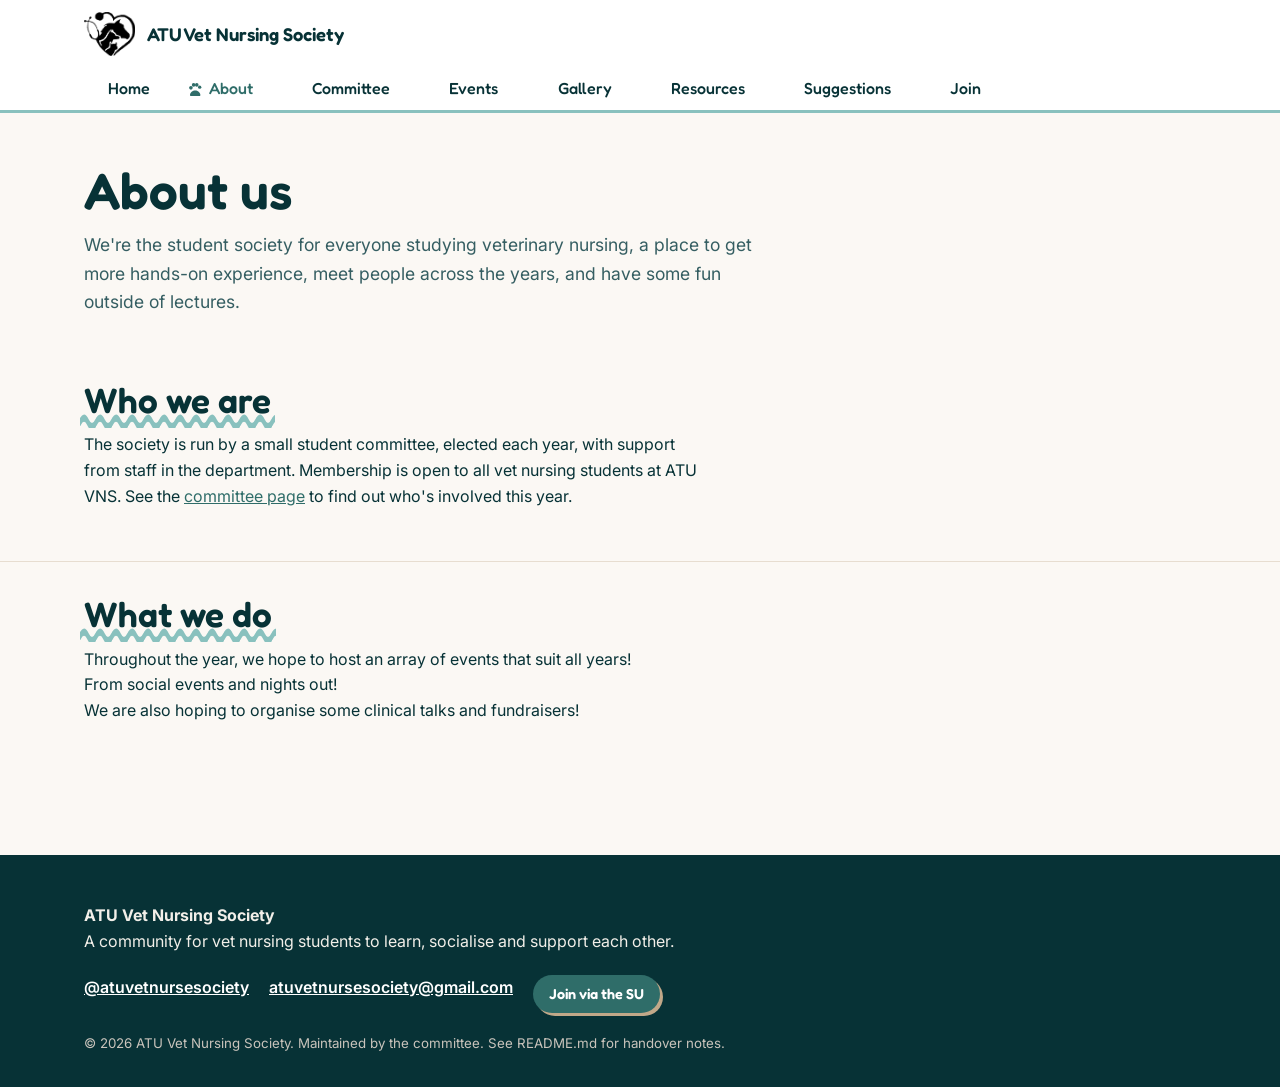
==== commit 2861f830: "Swap hero badge image, replace About's "What we do" feature grid with plain text, minor copy edits -" ====
--- a/about.html
+++ b/about.html
@@ -60,29 +60,9 @@
   <section class="prose-section">
     <div class="container fade-in-up">
       <h2><span class="underline-wavy">What we do</span></h2>
-      <!-- TODO: edit any of the four blurbs below to match what the society actually runs -->
-      <div class="feature-row">
-        <div class="feature">
-          <svg class="feature-icon" viewBox="0 0 64 64" fill="currentColor" aria-hidden="true"><path d="M8 12h48a4 4 0 0 1 4 4v28a4 4 0 0 1-4 4H24l-12 10v-10H8a4 4 0 0 1-4-4V16a4 4 0 0 1 4-4z"/></svg>
-          <h3>Talks</h3>
-          <p>Guest speakers from clinics, charities and industry throughout the year. See the <a href="events.html">events page</a> for what's coming up.</p>
-        </div>
-        <div class="feature">
-          <svg class="feature-icon" viewBox="0 0 64 64" fill="none" stroke="currentColor" stroke-width="4" stroke-linecap="round" aria-hidden="true"><path d="M16 8v14a12 12 0 0 0 24 0V8"/><circle cx="16" cy="8" r="4" fill="currentColor" stroke="none"/><circle cx="40" cy="8" r="4" fill="currentColor" stroke="none"/><path d="M40 22v8a10 10 0 0 0 20 0v-4"/><circle cx="60" cy="26" r="5"/></svg>
-          <h3>Clinic &amp; farm visits</h3>
-          <p>Organised trips to see practice in real settings, building confidence before placement.</p>
-        </div>
-        <div class="feature">
-          <svg class="feature-icon" viewBox="0 0 64 64" fill="currentColor" aria-hidden="true"><path d="M32 56S6 40 6 22a14 14 0 0 1 26-7 14 14 0 0 1 26 7c0 18-26 34-26 34z"/></svg>
-          <h3>Socials</h3>
-          <p>Quiz nights, seasonal socials and casual meetups: a chance to get to know people outside class.</p>
-        </div>
-        <div class="feature">
-          <svg class="feature-icon" viewBox="0 0 64 64" fill="currentColor" aria-hidden="true"><circle cx="20" cy="46" r="10"/><circle cx="34" cy="46" r="10"/><path d="M27 12c8 0 14 7 14 15s-14 19-14 19-14-11-14-19 6-15 14-15z"/></svg>
-          <h3>Fundraisers</h3>
-          <p>Bake sales and events in aid of local animal charities and shelters.</p>
-        </div>
-      </div>
+      <p>Throughout the year, we hope to host an array of events that suit all years!<br>
+      From social events and nights out!<br>
+      We are also hoping to organise some clinical talks and fundraisers!</p>
     </div>
   </section>
 
--- a/css/style.css
+++ b/css/style.css
@@ -430,7 +430,7 @@
   justify-content: center;
 }
 .hero__blob img {
-  width: 55%;
+  width: 80%;
   height: auto;
 }
 
@@ -614,28 +614,6 @@
 }
 
 /* ============================================================
-   Feature row (Home "what we do" teaser, About page highlights)
-   ============================================================ */
-.feature-row {
-  display: grid;
-  grid-template-columns: 1fr;
-  gap: var(--space-4);
-}
-@media (min-width: 640px) {
-  .feature-row { grid-template-columns: repeat(3, 1fr); }
-}
-.feature-icon {
-  width: 48px;
-  height: 48px;
-  margin-bottom: var(--space-2);
-}
-.feature:nth-child(3n+1) .feature-icon { color: var(--color-seafoam-dark); }
-.feature:nth-child(3n+2) .feature-icon { color: var(--color-lavender-dark); }
-.feature:nth-child(3n+3) .feature-icon { color: var(--color-sand-dark); }
-.feature h3 { margin-bottom: 0.3em; }
-.feature p { color: var(--color-text-soft); margin-bottom: 0; }
-
-/* ============================================================
    Page intro utility (About / Join / Resources static copy)
    ============================================================ */
 .page-intro {
